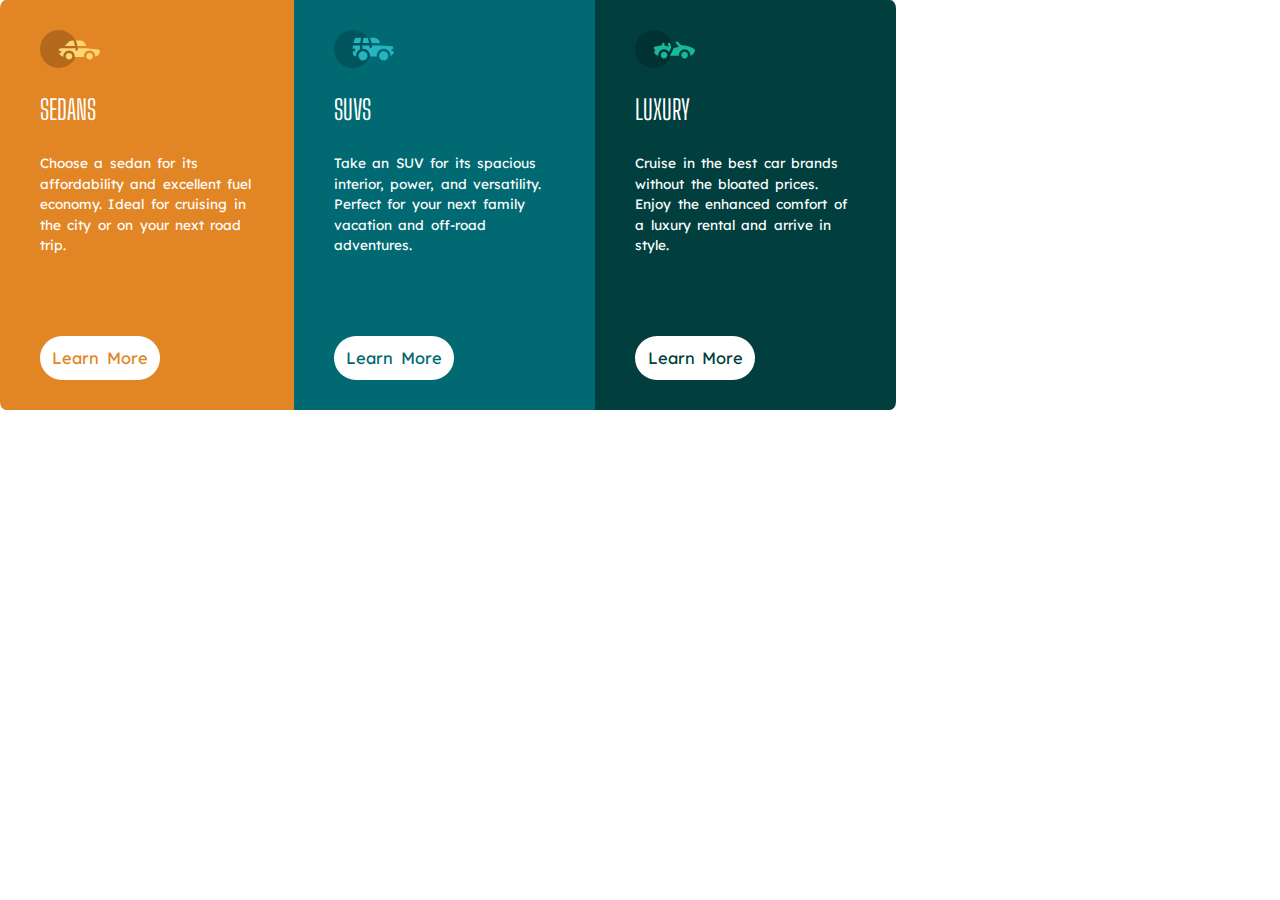
==== cars-website/index.html @ 9de6270c "fisrt and second project" ====
<!DOCTYPE html>
<html lang="en">
<head>
  <meta charset="UTF-8">
  <meta name="viewport" content="width=device-width, initial-scale=1.0"> <!-- displays site properly based on user's device -->
  <link rel="stylesheet" href="main.css">
  
  <title>Frontend Mentor | 3-column preview card component</title>
</head>
<body>
  <div class="preview-card">
    <div class="cars sedan">
      <img src="./images/icon-sedans.svg" alt="sedan img">
      <h2 class="car-brand">Sedans</h2>
      <article>
        Choose a sedan for its affordability and excellent fuel economy. Ideal for cruising in the city 
      or on your next road trip.
      </article>
      <a href="#">Learn More</a>
    </div>
    
    <div class="cars suv">
      <img src="./images/icon-suvs.svg" alt="suv img">
      <h2 class="car-brand">SUVs</h2>
      <article>
        Take an SUV for its spacious interior, power, and versatility. Perfect for your next family vacation 
        and off-road adventures.
      </article>
      <a href="#">Learn More</a>
    </div>
  
    <div class="cars luxury">
      <img src="./images/icon-luxury.svg" alt="luxury img">
      <h2 class="car-brand">Luxury</h2>
      <article>
        Cruise in the best car brands without the bloated prices. Enjoy the enhanced comfort of a luxury 
    rental and arrive in style.
      </article>
      <a href="#">Learn More</a>
    </div>
  </div>
</body>
</html>
---- cars-website/main.css ----
@import url('https://fonts.googleapis.com/css2?family=Big+Shoulders+Display&family=Lexend+Deca:wght@100;400&display=swap');
*{
    box-sizing: border-box;
}
*,
*::after,
*::before{
    box-sizing: inherit;
}


/* main css */
body{
    font-family: 'Lexend Deca', sans-serif;
    line-height: 1.5;
    word-wrap: break-word;
    color: white;
    font-size: .85em;
    font-weight: 400;
    height: 100vh;
    margin: 0;
    padding: 0;
    
    
}
.preview-card{
    width: 70vw;
    display: flex;
    /* flex-direction: row; */
    word-spacing: .15rem;
    overflow: hidden;
    /* margin: 0 auto; */
    align-items: flex-end;
  
   
}
.cars{
    flex-basis: 1;
    padding: 30px 40px;
    display: flex;
    flex-direction: column;
    height: 350px;
    align-content: flex-start;
}   
.sedan{
    background-color: #E28525;
    border-bottom-left-radius: 2%;
    border-top-left-radius: 2%;
}
.suv{
    background-color: #016972;
  
   
  
}
.luxury{
    background-color:#003F3E ;
    border-bottom-right-radius: 2%;
    border-top-right-radius: 2%;

  
    
}
.cars a {
    text-decoration: none;
    margin-top: auto;
    padding: 10px 10px;
    background-color: white;
    border-radius: 25px;
    width: 100px;
    text-align: center;
    font-size: 1.2em;

    
}
.cars > img {
    width:  60px;
}
.car-brand{
    text-transform: uppercase;
    font-family: 'Big Shoulders Display', cursive;
    font-weight: 400;
    font-size: 2em;
}
.sedan a {
    color: #E28525;
}
.suv a{
    color: #016972;
}
.luxury a {
    color:#003F3E ;
}


@media(max-width:1000px){
.preview-card {
    width: fit-content;
    flex-direction: column;
    height: max-content;
    margin: 0 auto;
    
    }
.cars{
        width: initial;
        height: 350px;
        padding: 30px 40px;
        display: flex;
        flex-direction: column;
        

}
.sedan{
    border-top-left-radius:2%;
    border-top-right-radius: 2%;
}

.luxury{
    border-bottom-left-radius:2%;
    border-bottom-right-radius: 2%;
}
.cars article {
    max-width: 250px;
}
}
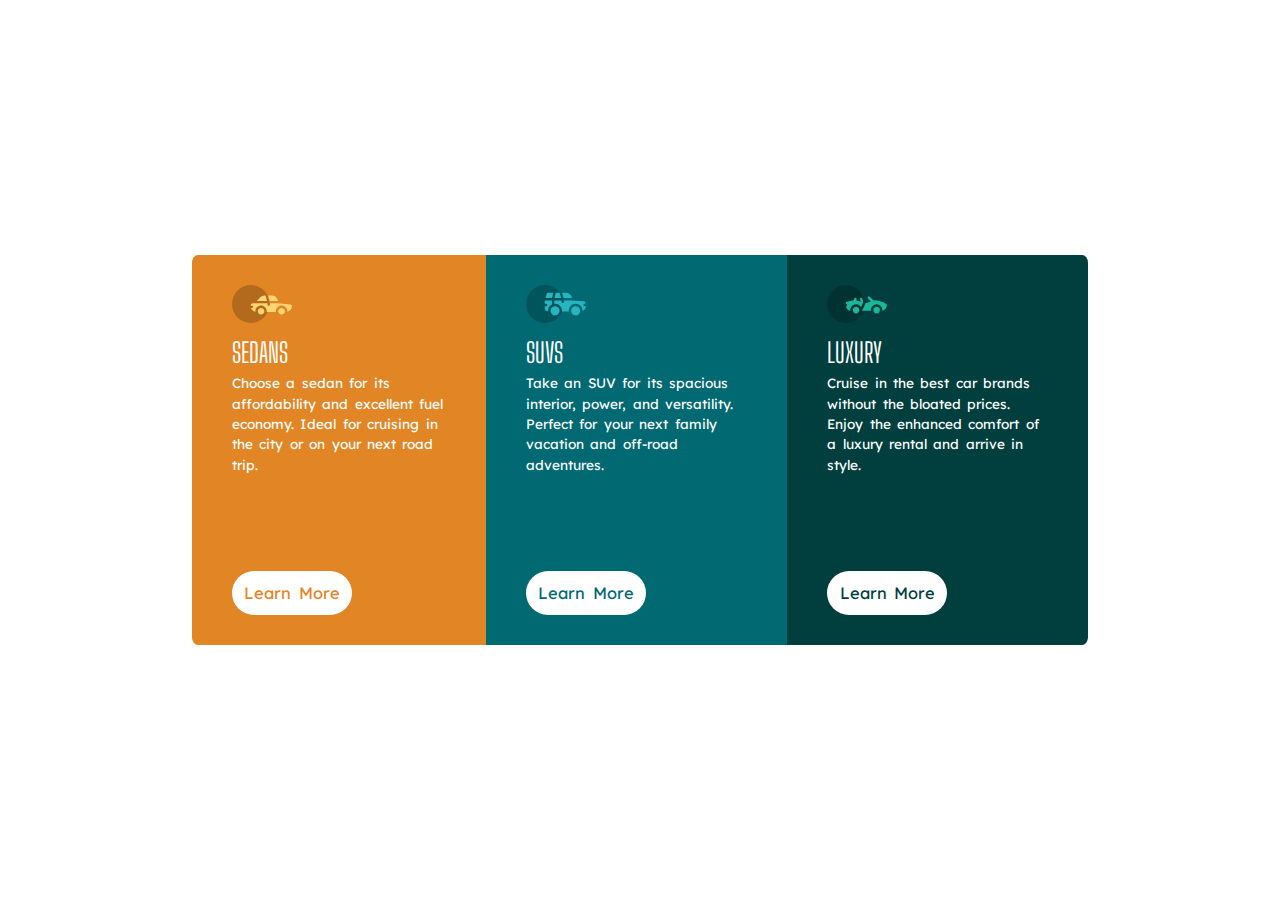
==== commit a182dcc3: "card align and design fix" ====
--- a/cars-website/index.html
+++ b/cars-website/index.html
@@ -8,35 +8,37 @@
   <title>Frontend Mentor | 3-column preview card component</title>
 </head>
 <body>
-  <div class="preview-card">
-    <div class="cars sedan">
-      <img src="./images/icon-sedans.svg" alt="sedan img">
-      <h2 class="car-brand">Sedans</h2>
-      <article>
-        Choose a sedan for its affordability and excellent fuel economy. Ideal for cruising in the city 
-      or on your next road trip.
-      </article>
-      <a href="#">Learn More</a>
-    </div>
+  <div class="wrapper">
+    <div class="preview-card">
+      <div class="cars sedan">
+        <img src="./images/icon-sedans.svg" alt="sedan img">
+        <h2 class="car-brand">Sedans</h2>
+        <article>
+          Choose a sedan for its affordability and excellent fuel economy. Ideal for cruising in the city 
+        or on your next road trip.
+        </article>
+        <a href="#">Learn More</a>
+      </div>
+      
+      <div class="cars suv">
+        <img src="./images/icon-suvs.svg" alt="suv img">
+        <h2 class="car-brand">SUVs</h2>
+        <article>
+          Take an SUV for its spacious interior, power, and versatility. Perfect for your next family vacation 
+          and off-road adventures.
+        </article>
+        <a href="#">Learn More</a>
+      </div>
     
-    <div class="cars suv">
-      <img src="./images/icon-suvs.svg" alt="suv img">
-      <h2 class="car-brand">SUVs</h2>
-      <article>
-        Take an SUV for its spacious interior, power, and versatility. Perfect for your next family vacation 
-        and off-road adventures.
-      </article>
-      <a href="#">Learn More</a>
-    </div>
-  
-    <div class="cars luxury">
-      <img src="./images/icon-luxury.svg" alt="luxury img">
-      <h2 class="car-brand">Luxury</h2>
-      <article>
-        Cruise in the best car brands without the bloated prices. Enjoy the enhanced comfort of a luxury 
-    rental and arrive in style.
-      </article>
-      <a href="#">Learn More</a>
+      <div class="cars luxury">
+        <img src="./images/icon-luxury.svg" alt="luxury img">
+        <h2 class="car-brand">Luxury</h2>
+        <article>
+          Cruise in the best car brands without the bloated prices. Enjoy the enhanced comfort of a luxury 
+      rental and arrive in style.
+        </article>
+        <a href="#">Learn More</a>
+      </div>
     </div>
   </div>
 </body>
--- a/cars-website/main.css
+++ b/cars-website/main.css
@@ -2,10 +2,10 @@
 *{
     box-sizing: border-box;
 }
-*,
-*::after,
-*::before{
+*{
     box-sizing: inherit;
+    margin: 0;
+    padding: 0;
 }
 
 
@@ -17,29 +17,28 @@
     color: white;
     font-size: .85em;
     font-weight: 400;
-    height: 100vh;
-    margin: 0;
-    padding: 0;
-    
     
 }
+.wrapper{
+    min-height: 100vh;
+    display: flex;
+    flex-direction: column;
+    justify-content: center;
+    align-items: center;
+  }
 .preview-card{
     width: 70vw;
     display: flex;
-    /* flex-direction: row; */
     word-spacing: .15rem;
     overflow: hidden;
-    /* margin: 0 auto; */
     align-items: flex-end;
-  
-   
 }
 .cars{
     flex-basis: 1;
     padding: 30px 40px;
     display: flex;
     flex-direction: column;
-    height: 350px;
+    height: 330px;
     align-content: flex-start;
 }   
 .sedan{
@@ -81,6 +80,7 @@
     font-family: 'Big Shoulders Display', cursive;
     font-weight: 400;
     font-size: 2em;
+    margin-top: 10px;
 }
 .sedan a {
     color: #E28525;
@@ -94,32 +94,32 @@
 
 
 @media(max-width:1000px){
-.preview-card {
+.preview-card{
     width: fit-content;
     flex-direction: column;
     height: max-content;
-    margin: 0 auto;
-    
+    margin: 0 auto; 
     }
 .cars{
-        width: initial;
-        height: 350px;
-        padding: 30px 40px;
-        display: flex;
-        flex-direction: column;
-        
-
+    width: initial;
+    height: 300px;
+    padding: 30px 40px;
+    display: flex;
+  flex-direction: column;
 }
 .sedan{
     border-top-left-radius:2%;
     border-top-right-radius: 2%;
+    border-bottom-left-radius: 0;
 }
 
 .luxury{
     border-bottom-left-radius:2%;
     border-bottom-right-radius: 2%;
+    border-top-right-radius: 0; 
 }
 .cars article {
     max-width: 250px;
 }
 }
+
